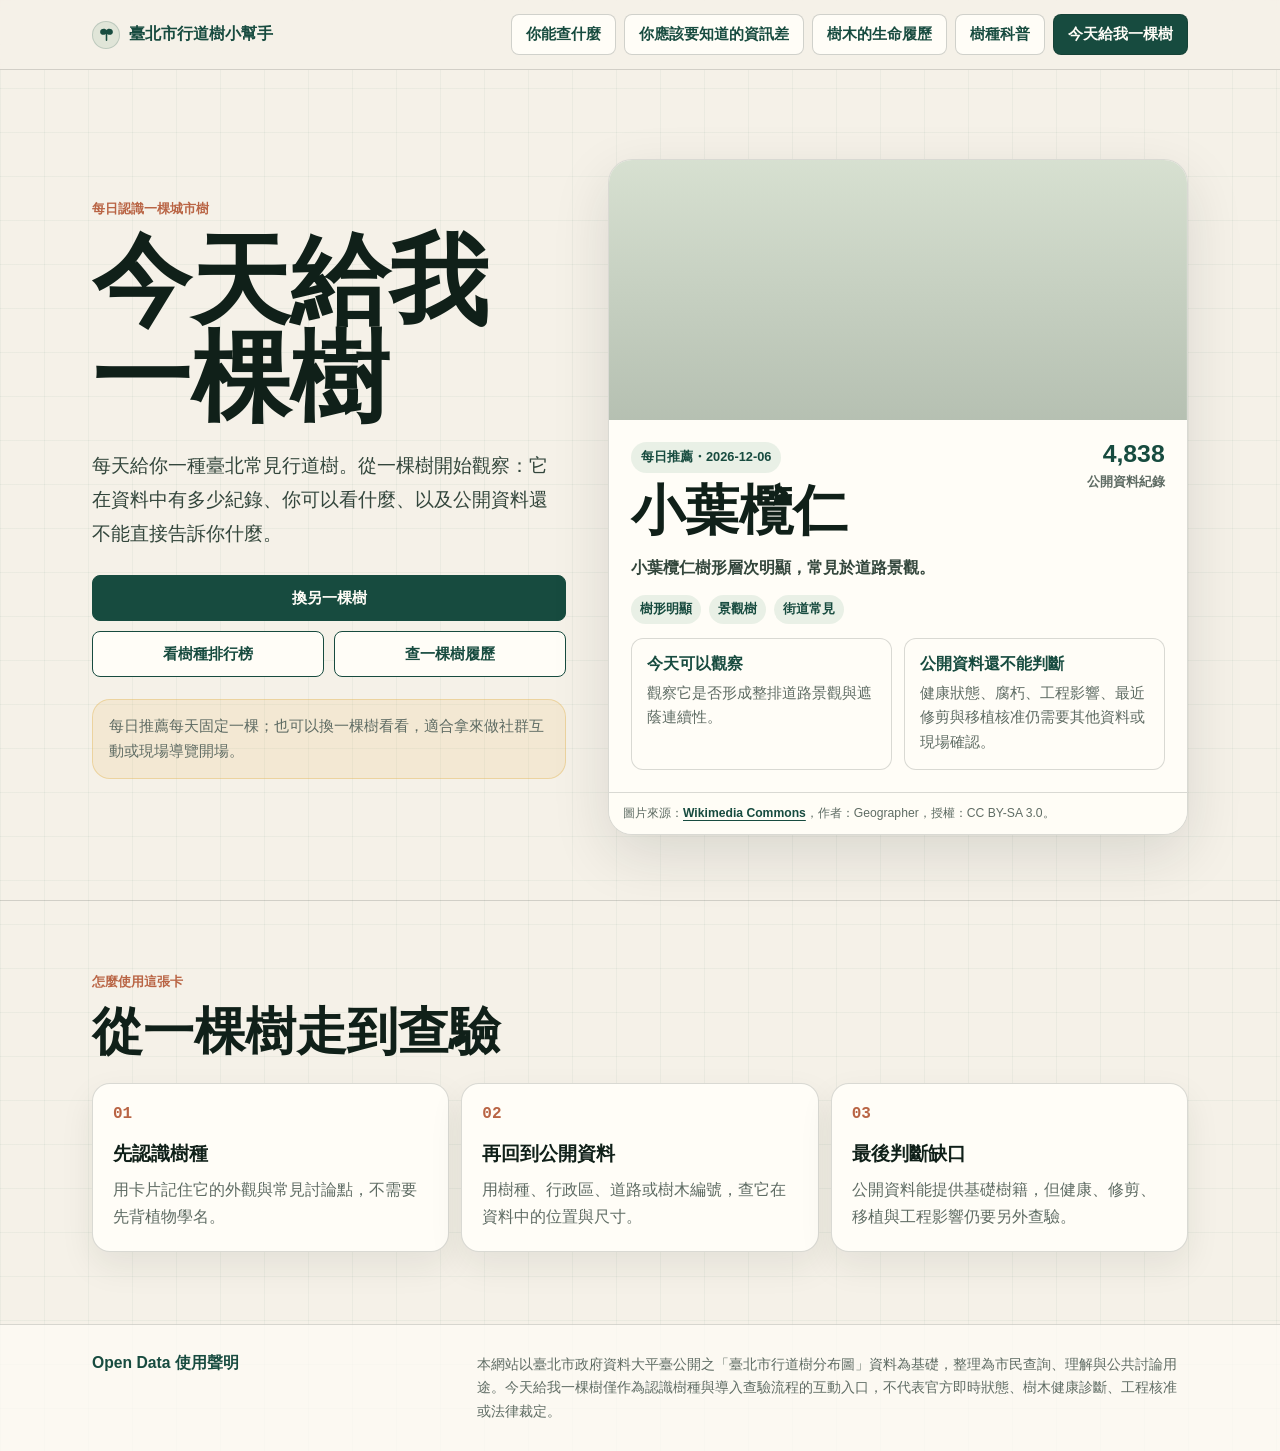
==== daily/index.html @ 01a1b25d "Update TP Trees static site" ====
<!doctype html>
<html lang="zh-Hant">
<head>
  <meta charset="utf-8">
  <meta name="viewport" content="width=device-width, initial-scale=1">
  <link rel="icon" href="../favicon.svg" type="image/svg+xml">
  <title>今天給我一棵樹｜臺北市行道樹小幫手</title>
  <style>
    :root{--bg:#f5f1e8;--fg:#17221d;--muted:#5f6c64;--forest:#174b3f;--leaf:#2f7f55;--lime:#bddc7a;--gold:#e1ae43;--clay:#b96444;--ink:#102019;--paper:#fffdf7;--line:rgba(23,34,29,.16);--soft:rgba(255,253,247,.72);--shadow:0 20px 58px rgba(23,34,29,.12);--radius-sm:8px;--radius-md:12px;--radius-lg:18px;--radius-xl:24px;--page-gutter:clamp(24px,5vw,72px)}
    *{box-sizing:border-box}
    html{scroll-behavior:smooth}
    body{margin:0;padding-top:86px;background:linear-gradient(90deg,rgba(23,75,63,.045) 1px,transparent 1px),linear-gradient(rgba(23,75,63,.045) 1px,transparent 1px),var(--bg);background-size:44px 44px;color:var(--fg);font-family:-apple-system,BlinkMacSystemFont,"Noto Sans TC","PingFang TC","Microsoft JhengHei",Arial,sans-serif;letter-spacing:0}
    a{color:inherit;text-decoration:none}
    .topNav{position:fixed;top:0;left:0;right:0;z-index:20;padding:14px 28px;background:rgba(245,241,232,.9);border-bottom:1px solid var(--line);backdrop-filter:blur(14px)}
    .topNavInner,.wrap{width:min(1160px,calc(100% - var(--page-gutter) * 2));margin:0 auto}
    .topNavInner{display:flex;gap:12px;align-items:center;justify-content:space-between}
    .siteMark{display:inline-flex;align-items:center;gap:9px;color:var(--forest);font-weight:900}
    .siteIcon{width:28px;height:28px;display:inline-grid;place-items:center;flex:0 0 auto;border:1px solid rgba(23,75,63,.18);border-radius:50%;background:rgba(47,127,85,.1);color:var(--forest)}
    .siteIcon svg{width:17px;height:17px;display:block}
    .navLinks{display:flex;flex-wrap:wrap;gap:8px}
    .navLinks a{min-height:40px;padding:10px 14px;border:1px solid rgba(23,34,29,.2);border-radius:var(--radius-sm);background:var(--paper);color:var(--forest);font-size:.92rem;font-weight:800;transition:background .18s ease,border-color .18s ease,color .18s ease,transform .18s ease,box-shadow .18s ease}
    .navLinks a:hover,.navLinks a:focus-visible{border-color:rgba(23,75,63,.48);background:rgba(47,127,85,.1);color:var(--ink);transform:translateY(-1px);box-shadow:0 8px 18px rgba(23,34,29,.08);outline:none}
    .navLinks a.active{background:var(--forest);color:#fffdf7}
    .navLinks a.active:hover,.navLinks a.active:focus-visible{background:var(--forest);color:#fffdf7;border-color:var(--forest)}
    main{overflow:hidden}
    .hero{min-height:calc(100vh - 86px);padding:50px 28px 42px;display:grid;align-items:center}
    .heroGrid{display:grid;grid-template-columns:minmax(0,.9fr) minmax(360px,1.1fr);gap:42px;align-items:center;perspective:1200px}
    .eyebrow,.kicker{margin:0 0 14px;color:var(--clay);font-size:.84rem;font-weight:850}
    h1,h2,h3,p{margin-top:0}
    h1{margin-bottom:22px;color:var(--ink);font-size:clamp(3rem,8vw,6.2rem);line-height:.98;font-weight:900}
    h2{margin-bottom:14px;color:var(--ink);font-size:clamp(2rem,4vw,3.6rem);line-height:1.06;font-weight:900}
    h3{margin-bottom:10px;color:var(--ink);font-size:1.18rem}
    .lead{max-width:640px;color:#33463c;font-size:clamp(1rem,1.6vw,1.2rem);line-height:1.78}
    .actions{width:min(100%,620px);display:grid;gap:10px;margin-top:24px}
    .secondaryActions{display:grid;grid-template-columns:repeat(2,minmax(0,1fr));gap:10px}
    .button{width:100%;min-height:46px;display:inline-flex;align-items:center;justify-content:center;padding:11px 16px;border:1px solid var(--forest);border-radius:var(--radius-sm);background:var(--forest);color:#fffdf7;font-size:.96rem;font-weight:900;line-height:1.2;cursor:pointer}
    .button.secondary{background:var(--paper);color:var(--forest)}
    .button:hover,.button:focus-visible{transform:translateY(-1px);box-shadow:0 10px 22px rgba(23,34,29,.1);outline:none}
    .button:disabled{opacity:.68;cursor:wait;transform:none;box-shadow:none}
    .deckNote{max-width:620px;margin-top:22px;padding:14px 16px;border:1px solid rgba(225,174,67,.36);border-radius:var(--radius-lg);background:rgba(225,174,67,.12);color:var(--muted);font-size:.94rem;line-height:1.65}
    .cardShell{position:relative;perspective:1200px}
    .treeCard{position:relative;overflow:hidden;border:1px solid var(--line);border-radius:var(--radius-xl);background:var(--paper);box-shadow:var(--shadow);transform-style:preserve-3d;will-change:transform}
    .treeCard.isFlipping{animation:cardFlip360 .78s cubic-bezier(.2,.74,.22,1) both;box-shadow:0 12px 34px rgba(23,34,29,.1)}
    @keyframes cardFlip360{
      0%{transform:rotateY(0deg) scale(1);opacity:1}
      46%{transform:rotateY(166deg) scale(.985);opacity:.92}
      50%{transform:rotateY(180deg) scale(.98);opacity:.34}
      54%{transform:rotateY(194deg) scale(.985);opacity:.92}
      100%{transform:rotateY(360deg) scale(1);opacity:1}
    }
    .treeImage{min-height:260px;background:#dfe8d8 center/cover no-repeat}
    .cardBody{display:grid;gap:14px;padding:22px}
    .cardTop{display:flex;align-items:flex-start;justify-content:space-between;gap:16px}
    .dateTag{display:inline-flex;width:max-content;margin-bottom:10px;padding:7px 10px;border-radius:999px;background:rgba(47,127,85,.1);color:var(--forest);font-size:.8rem;font-weight:900}
    .cardName{margin:0;color:var(--ink);font-size:clamp(2.2rem,4.2vw,3.7rem);line-height:1.04;font-weight:900}
    .countBlock{min-width:128px;text-align:right;color:var(--forest)}
    .countBlock b{display:block;font-size:1.55rem;line-height:1}
    .countBlock span{display:block;margin-top:6px;color:var(--muted);font-size:.82rem;font-weight:850}
    .summary{max-width:54ch;margin:0;color:#33463c;font-size:1.02rem;line-height:1.72;font-weight:750}
    .tags{display:flex;flex-wrap:wrap;gap:8px}
    .tag{padding:6px 9px;border-radius:999px;background:rgba(47,127,85,.1);color:var(--forest);font-size:.8rem;font-weight:850}
    .promptGrid{display:grid;grid-template-columns:repeat(2,minmax(0,1fr));gap:12px}
    .prompt{padding:15px;border:1px solid var(--line);border-radius:var(--radius-md);background:rgba(255,253,247,.82)}
    .prompt b{display:block;margin-bottom:6px;color:var(--forest);font-size:1rem}
    .prompt p{margin:0;color:var(--muted);font-size:.94rem;line-height:1.62}
    .source{padding:11px 14px;border-top:1px solid var(--line);background:rgba(255,253,247,.9);color:var(--muted);font-size:.76rem;line-height:1.55}
    .source a{color:var(--forest);font-weight:900;text-decoration:underline;text-underline-offset:3px}
    .section{padding:72px 28px;border-top:1px solid var(--line)}
    .sectionHeader{width:min(1160px,calc(100% - var(--page-gutter) * 2));margin:0 auto 24px}
    .steps{width:min(1160px,calc(100% - var(--page-gutter) * 2));margin:0 auto;display:grid;grid-template-columns:repeat(3,minmax(0,1fr));gap:12px}
    .step{padding:20px;border:1px solid var(--line);border-radius:var(--radius-lg);background:var(--paper);box-shadow:0 14px 34px rgba(23,34,29,.08)}
    .step span{display:inline-flex;margin-bottom:18px;color:var(--clay);font-family:ui-monospace,Menlo,monospace;font-weight:900}
    .step p{margin:0;color:var(--muted);line-height:1.68}
    .siteFooter{padding:28px;border-top:1px solid var(--line);background:rgba(255,253,247,.72)}
    .siteFooterInner{width:min(1160px,calc(100% - var(--page-gutter) * 2));margin:0 auto;display:grid;grid-template-columns:minmax(180px,.34fr) minmax(0,.66fr);gap:18px;align-items:start}
    .siteFooter strong{color:var(--forest);font-size:.98rem}
    .siteFooter p{margin:0;color:var(--muted);font-size:.86rem;line-height:1.7}
    .preloader{position:fixed;inset:0;z-index:100;display:grid;place-items:center;padding:28px;background:var(--bg);transition:opacity .32s ease,visibility .32s ease}
    .preloader.isHidden{opacity:0;visibility:hidden;pointer-events:none}
    .preloaderCard{width:min(420px,100%);padding:28px;border:1px solid var(--line);border-radius:var(--radius-xl);background:var(--paper);box-shadow:var(--shadow)}
    .preloaderMark{display:flex;align-items:center;gap:12px;margin-bottom:16px;color:var(--forest);font-weight:900}
    .preloaderIcon{width:42px;height:42px;display:grid;place-items:center;border:1px solid rgba(23,75,63,.18);border-radius:50%;background:rgba(47,127,85,.1)}
    .preloaderIcon svg{width:24px;height:24px}
    .preloaderTitle{margin:0 0 6px;color:var(--ink);font-size:1.25rem;font-weight:900}
    .preloaderText{margin:0;color:var(--muted);font-size:.92rem;line-height:1.6}
    .preloaderBar{position:relative;height:4px;margin-top:18px;overflow:hidden;border-radius:999px;background:rgba(23,75,63,.12)}
    .preloaderBar:before{content:"";position:absolute;inset:0;width:42%;background:var(--forest);animation:preloadSlide 1.05s ease-in-out infinite}
    @keyframes preloadSlide{0%{transform:translateX(-110%)}100%{transform:translateX(260%)}}
    @media(prefers-reduced-motion:reduce){.treeCard.isFlipping{animation:none;transform:none}}
    @media(max-width:980px){.heroGrid{grid-template-columns:1fr}.treeCard{width:min(760px,100%);margin:0 auto}.treeImage{min-height:230px}.steps{grid-template-columns:1fr}}
    @media(max-width:640px){body{padding-top:132px;--page-gutter:18px}.topNav,.hero,.section{padding-left:18px;padding-right:18px}.topNavInner{align-items:flex-start;flex-direction:column}.navLinks{width:100%;display:flex;flex-wrap:nowrap;overflow-x:auto;padding-bottom:4px;-webkit-overflow-scrolling:touch}.navLinks a{flex:0 0 auto;text-align:center}h1{font-size:clamp(2rem,10vw,2.4rem);line-height:1.12;word-break:break-all;overflow-wrap:anywhere}.lead,.summary,.prompt p,.step p,.siteFooter p{word-break:break-all;overflow-wrap:anywhere}.cardBody{padding:18px}.cardTop,.promptGrid,.secondaryActions{grid-template-columns:1fr;display:grid}.countBlock{text-align:left}.treeImage{min-height:180px}.actions{width:100%}.siteFooterInner{grid-template-columns:1fr}}
  </style>
</head>
<body>
<div class="preloader" id="preloader" role="status" aria-live="polite">
  <div class="preloaderCard">
    <div class="preloaderMark"><span class="preloaderIcon" aria-hidden="true"><svg viewBox="0 0 24 24" fill="none"><path d="M12 20V9" stroke="currentColor" stroke-width="2.2" stroke-linecap="round"/><path d="M7.5 12.5C4.8 12.5 3 10.8 3 8.4C3 5.8 5.2 4 8.1 4C10 4 11.4 4.8 12 6.1C12.6 4.8 14 4 15.9 4C18.8 4 21 5.8 21 8.4C21 10.8 19.2 12.5 16.5 12.5C14.5 12.5 13.1 11.7 12 10.3C10.9 11.7 9.5 12.5 7.5 12.5Z" fill="currentColor"/></svg></span><span>臺北市行道樹小幫手</span></div>
    <p class="preloaderTitle">正在挑選今天的樹</p>
    <p class="preloaderText">準備今日樹種、觀察提示與公開資料提醒。</p>
    <div class="preloaderBar" aria-hidden="true"></div>
  </div>
</div>
<main>
  <nav class="topNav" aria-label="頁面導覽">
    <div class="topNavInner">
      <a class="siteMark" href="../index.html"><span class="siteIcon" aria-hidden="true"><svg viewBox="0 0 24 24" fill="none"><path d="M12 20V9" stroke="currentColor" stroke-width="2.2" stroke-linecap="round"/><path d="M7.5 12.5C4.8 12.5 3 10.8 3 8.4C3 5.8 5.2 4 8.1 4C10 4 11.4 4.8 12 6.1C12.6 4.8 14 4 15.9 4C18.8 4 21 5.8 21 8.4C21 10.8 19.2 12.5 16.5 12.5C14.5 12.5 13.1 11.7 12 10.3C10.9 11.7 9.5 12.5 7.5 12.5Z" fill="currentColor"/></svg></span><span>臺北市行道樹小幫手</span></a>
      <div class="navLinks">
        <a href="../index.html#can-check">你能查什麼</a>
        <a href="../index.html#gaps">你應該要知道的資訊差</a>
        <a href="../lifecycle/index.html">樹木的生命履歷</a>
        <a href="../species/index.html">樹種科普</a>
        <a class="active" href="./index.html">今天給我一棵樹</a>
      </div>
    </div>
  </nav>

  <section class="hero">
    <div class="wrap heroGrid">
      <div>
        <p class="eyebrow">每日認識一棵城市樹</p>
        <h1>今天給我一棵樹</h1>
        <p class="lead">每天給你一種臺北常見行道樹。從一棵樹開始觀察：它在資料中有多少紀錄、你可以看什麼、以及公開資料還不能直接告訴你什麼。</p>
        <div class="actions">
          <button class="button" id="draw-card" type="button">換另一棵樹</button>
          <div class="secondaryActions">
            <a class="button secondary" href="../species/index.html">看樹種排行榜</a>
            <a class="button secondary" href="../lifecycle/index.html">查一棵樹履歷</a>
          </div>
        </div>
        <p class="deckNote">每日推薦每天固定一棵；也可以換一棵樹看看，適合拿來做社群互動或現場導覽開場。</p>
      </div>

      <article class="treeCard" id="tree-card" aria-live="polite">
        <div class="treeImage" id="card-image" role="img" aria-label="今日樹種圖片"></div>
        <div class="cardBody">
          <div class="cardTop">
            <div>
              <span class="dateTag" id="card-date">每日推薦</span>
              <h2 class="cardName" id="card-name">榕樹</h2>
            </div>
            <div class="countBlock">
              <b id="card-count">18,836</b>
              <span>公開資料紀錄</span>
            </div>
          </div>
          <p class="summary" id="card-summary">樹冠大、遮蔭感強，是臺北常見的成熟街道樹之一。</p>
          <div class="tags" id="card-tags"></div>
          <div class="promptGrid">
            <div class="prompt"><b>今天可以觀察</b><p id="card-look">看看附近是否有足夠樹穴、人行空間與連續遮蔭。</p></div>
            <div class="prompt"><b>公開資料還不能判斷</b><p>健康狀態、腐朽、工程影響、最近修剪與移植核准仍需要其他資料或現場確認。</p></div>
          </div>
        </div>
        <div class="source" id="card-source">圖片來源載入中。</div>
      </article>
    </div>
  </section>

  <section class="section">
    <div class="sectionHeader">
      <p class="kicker">怎麼使用這張卡</p>
      <h2>從一棵樹走到查驗</h2>
    </div>
    <div class="steps">
      <article class="step"><span>01</span><h3>先認識樹種</h3><p>用卡片記住它的外觀與常見討論點，不需要先背植物學名。</p></article>
      <article class="step"><span>02</span><h3>再回到公開資料</h3><p>用樹種、行政區、道路或樹木編號，查它在資料中的位置與尺寸。</p></article>
      <article class="step"><span>03</span><h3>最後判斷缺口</h3><p>公開資料能提供基礎樹籍，但健康、修剪、移植與工程影響仍要另外查驗。</p></article>
    </div>
  </section>

  <footer class="siteFooter">
    <div class="siteFooterInner">
      <strong>Open Data 使用聲明</strong>
      <p>本網站以臺北市政府資料大平臺公開之「臺北市行道樹分布圖」資料為基礎，整理為市民查詢、理解與公共討論用途。今天給我一棵樹僅作為認識樹種與導入查驗流程的互動入口，不代表官方即時狀態、樹木健康診斷、工程核准或法律裁定。</p>
    </div>
  </footer>
</main>

<script>
  const deck = [
    {name:"榕樹",count:18836,tags:["遮蔭感強","成熟樹常見","根系空間要留意"],summary:"樹冠大、遮蔭感強，是臺北常見的成熟街道樹之一。",look:"看看附近是否有足夠樹穴、人行空間與連續遮蔭。",imageUrl:"https://upload.wikimedia.org/wikipedia/commons/0/0a/Ficus_microcarpa_-_La_Gomera_02.jpg",sourceUrl:"https://commons.wikimedia.org/wiki/File:Ficus_microcarpa_-_La_Gomera_02.jpg",author:"H. Zell",license:"CC BY-SA 3.0"},
    {name:"茄苳",count:14189,tags:["常見行道樹","遮蔭","成熟度可看胸徑"],summary:"茄苳是臺北街道常見樹種，常作為道路綠化與遮蔭樹。",look:"留意胸徑與樹高，判斷它是否已是較成熟的街道樹。",imageUrl:"https://upload.wikimedia.org/wikipedia/commons/b/b9/Bischofia_javanica_Villa_Taranto.png",sourceUrl:"https://commons.wikimedia.org/wiki/File:Bischofia_javanica_Villa_Taranto.png",author:"Pampuco",license:"CC BY-SA 4.0"},
    {name:"樟樹",count:12017,tags:["常綠","遮蔭","城市景觀"],summary:"樟樹在街道、公園與校園都容易遇到，常給人穩定、濃蔭的城市景觀印象。",look:"觀察樹冠是否完整，以及周邊是否有工程或鋪面壓迫。",imageUrl:"https://upload.wikimedia.org/wikipedia/commons/a/a8/Cinnamomum_camphora_Vergelegen.jpg",sourceUrl:"https://commons.wikimedia.org/wiki/File:Cinnamomum_camphora_Vergelegen.jpg",author:"Martinvl",license:"CC BY-SA 4.0"},
    {name:"楓香",count:10447,tags:["季節感","道路景觀","遮蔭"],summary:"楓香具有季節色彩變化，常被用在道路景觀。",look:"找找它是否形成連續林蔭，或在道路上創造季節景觀。",imageUrl:"https://upload.wikimedia.org/wikipedia/commons/3/35/Liquidambar_formosana_%E6%A5%93%E9%A6%99.jpg",sourceUrl:"https://commons.wikimedia.org/wiki/File:Liquidambar_formosana_%E6%A5%93%E9%A6%99.jpg",author:"1841Hongkong",license:"CC BY-SA 4.0"},
    {name:"臺灣欒樹",count:8905,tags:["開花明顯","原生樹種","街道常見"],summary:"臺灣欒樹常見於街道與分隔島，開花與果實季節辨識度高。",look:"用花、果與樹形作為辨認線索，再回資料查位置與尺寸。",imageUrl:"https://upload.wikimedia.org/wikipedia/commons/1/1a/Koelreuteria_elegans_tree_-_%CE%9A%CE%BF%CE%B9%CE%BB%CF%81%CE%B5%CE%BF%CF%85%CF%84%CE%B5%CF%81%CE%AF%CE%B1_%CE%B7_%CE%BA%CE%BF%CE%BC%CF%88%CE%AE.jpg",sourceUrl:"https://commons.wikimedia.org/wiki/File:Koelreuteria_elegans_tree_-_%CE%9A%CE%BF%CE%B9%CE%BB%CF%81%CE%B5%CE%BF%CF%85%CF%84%CE%B5%CF%81%CE%AF%CE%B1_%CE%B7_%CE%BA%CE%BF%CE%BC%CF%88%CE%AE.jpg",author:"Ανώνυμος Βικιπαιδιστής",license:"CC BY 3.0"},
    {name:"黑板樹",count:7601,tags:["數量不少","議題性高","需看環境"],summary:"黑板樹在臺北資料中數量不少，也常因氣味、空間與修剪議題被討論。",look:"不要只因樹種下結論，搭配位置、尺寸、修剪與現場空間一起看。",imageUrl:"https://upload.wikimedia.org/wikipedia/commons/f/f5/Devil_Tree_-_Alstonia_scholaris_-_%E0%B4%8F%E0%B4%B4%E0%B4%BF%E0%B4%B2%E0%B4%82_%E0%B4%AA%E0%B4%BE%E0%B4%B2_02.jpg",sourceUrl:"https://commons.wikimedia.org/wiki/File:Devil_Tree_-_Alstonia_scholaris_-_%E0%B4%8F%E0%B4%B4%E0%B4%BF%E0%B4%B2%E0%B4%82_%E0%B4%AA%E0%B4%BE%E0%B4%B2_02.jpg",author:"Shijan Kaakkara",license:"CC BY-SA 4.0"},
    {name:"白千層",count:5742,tags:["樹皮好辨認","常見街道樹","需看胸徑"],summary:"白千層樹皮層次明顯，常作為辨認特徵。",look:"先看樹皮辨認，再用資料確認樹種、胸徑與位置。",imageUrl:"https://upload.wikimedia.org/wikipedia/commons/5/59/Melaleuca_leucadendra-foliage.jpg",sourceUrl:"https://commons.wikimedia.org/wiki/File:Melaleuca_leucadendra-foliage.jpg",author:"Eug",license:"Public domain"},
    {name:"小葉欖仁",count:4838,tags:["樹形明顯","景觀樹","街道常見"],summary:"小葉欖仁樹形層次明顯，常見於道路景觀。",look:"觀察它是否形成整排道路景觀與遮蔭連續性。",imageUrl:"https://upload.wikimedia.org/wikipedia/commons/0/02/Terminalia_mantaly_in_Hong_Kong.jpg",sourceUrl:"https://commons.wikimedia.org/wiki/File:Terminalia_mantaly_in_Hong_Kong.jpg",author:"Geographer",license:"CC BY-SA 3.0"}
  ];

  function formatNumber(value){
    return Number(value || 0).toLocaleString("zh-TW");
  }

  function todayKey(){
    const now = new Date();
    return `${now.getFullYear()}-${String(now.getMonth() + 1).padStart(2,"0")}-${String(now.getDate()).padStart(2,"0")}`;
  }

  function hashString(value){
    let hash = 0;
    for(const char of value){
      hash = ((hash << 5) - hash) + char.charCodeAt(0);
      hash |= 0;
    }
    return Math.abs(hash);
  }

  function renderCard(card, label = "每日推薦"){
    document.querySelector("#card-date").textContent = `${label}・${todayKey()}`;
    document.querySelector("#card-name").textContent = card.name;
    document.querySelector("#card-count").textContent = formatNumber(card.count);
    document.querySelector("#card-summary").textContent = card.summary;
    document.querySelector("#card-look").textContent = card.look;
    document.querySelector("#card-tags").innerHTML = card.tags.map(tag => `<span class="tag">${tag}</span>`).join("");
    const image = document.querySelector("#card-image");
    image.style.backgroundImage = `linear-gradient(rgba(16,32,25,.04),rgba(16,32,25,.2)),url("${card.imageUrl}")`;
    image.setAttribute("aria-label", `${card.name}示意圖片`);
    document.querySelector("#card-source").innerHTML = `圖片來源：<a href="${card.sourceUrl}" target="_blank" rel="noopener">Wikimedia Commons</a>，作者：${card.author}，授權：${card.license}。`;
  }

  function hidePreloader(){
    const preloader = document.querySelector("#preloader");
    if(!preloader) return;
    preloader.classList.add("isHidden");
    window.setTimeout(() => preloader.remove(), 420);
  }

  let practiceIndex = hashString(todayKey()) % deck.length;
  renderCard(deck[practiceIndex], "每日推薦");

  document.querySelector("#draw-card").addEventListener("click", () => {
    const treeCard = document.querySelector("#tree-card");
    const drawButton = document.querySelector("#draw-card");
    practiceIndex = (practiceIndex + 1 + Math.floor(Math.random() * (deck.length - 1))) % deck.length;
    if(window.matchMedia("(prefers-reduced-motion: reduce)").matches){
      renderCard(deck[practiceIndex], "換一棵");
      return;
    }
    drawButton.disabled = true;
    treeCard.classList.remove("isFlipping");
    void treeCard.offsetWidth;
    treeCard.classList.add("isFlipping");
    window.setTimeout(() => {
      renderCard(deck[practiceIndex], "換一棵");
    }, 390);
    window.setTimeout(() => {
      treeCard.classList.remove("isFlipping");
      drawButton.disabled = false;
    }, 800);
  });

  window.addEventListener("load", () => window.setTimeout(hidePreloader, 360));
</script>
</body>
</html>
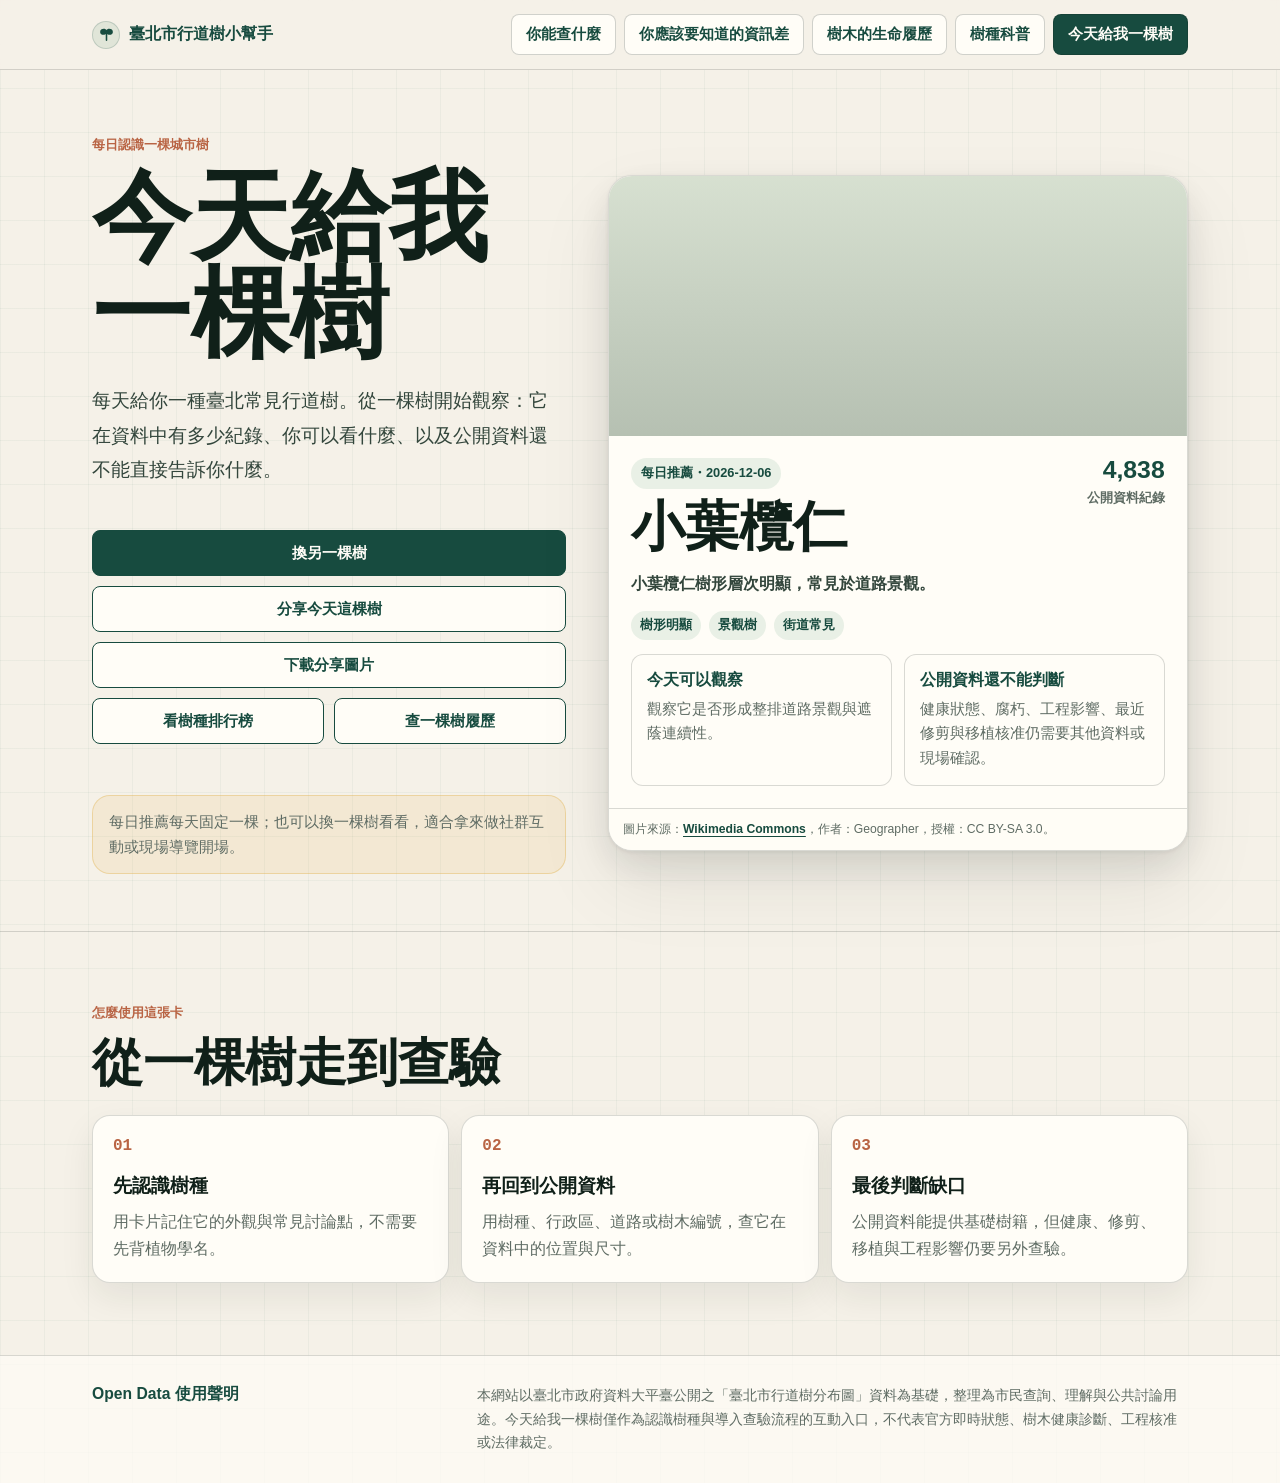
==== commit d899bc66: "Add daily sharing and update checks" ====
--- a/daily/index.html
+++ b/daily/index.html
@@ -4,6 +4,22 @@
   <meta charset="utf-8">
   <meta name="viewport" content="width=device-width, initial-scale=1">
   <link rel="icon" href="../favicon.svg" type="image/svg+xml">
+  <link rel="icon" href="../favicon.ico" sizes="any">
+  <meta name="description" content="每天給你一種臺北常見行道樹，從一棵樹開始看懂公開資料能說明什麼。">
+  <meta property="og:type" content="website">
+  <meta property="og:site_name" content="臺北市行道樹小幫手">
+  <meta property="og:title" content="今天給我一棵樹｜臺北市行道樹小幫手">
+  <meta property="og:description" content="每天認識一種臺北常見行道樹，看看它在公開資料中有多少紀錄與哪些觀察重點。">
+  <meta property="og:url" content="https://dinopeng.com/tptrees/daily/">
+  <meta property="og:image" content="https://dinopeng.com/tptrees/public/social-preview.png">
+  <meta property="og:image:type" content="image/png">
+  <meta property="og:image:width" content="1200">
+  <meta property="og:image:height" content="630">
+  <meta name="twitter:card" content="summary_large_image">
+  <meta name="twitter:title" content="今天給我一棵樹｜臺北市行道樹小幫手">
+  <meta name="twitter:description" content="每天給你一種臺北常見行道樹，從一棵樹開始理解公開資料。">
+  <meta name="twitter:image" content="https://dinopeng.com/tptrees/public/social-preview.png">
+  <script defer src="../app/analytics.js"></script>
   <title>今天給我一棵樹｜臺北市行道樹小幫手</title>
   <style>
     :root{--bg:#f5f1e8;--fg:#17221d;--muted:#5f6c64;--forest:#174b3f;--leaf:#2f7f55;--lime:#bddc7a;--gold:#e1ae43;--clay:#b96444;--ink:#102019;--paper:#fffdf7;--line:rgba(23,34,29,.16);--soft:rgba(255,253,247,.72);--shadow:0 20px 58px rgba(23,34,29,.12);--radius-sm:8px;--radius-md:12px;--radius-lg:18px;--radius-xl:24px;--page-gutter:clamp(24px,5vw,72px)}
@@ -24,7 +40,9 @@
     .navLinks a.active:hover,.navLinks a.active:focus-visible{background:var(--forest);color:#fffdf7;border-color:var(--forest)}
     main{overflow:hidden}
     .hero{min-height:calc(100vh - 86px);padding:50px 28px 42px;display:grid;align-items:center}
-    .heroGrid{display:grid;grid-template-columns:minmax(0,.9fr) minmax(360px,1.1fr);gap:42px;align-items:center;perspective:1200px}
+    .heroGrid{display:grid;grid-template-columns:minmax(0,.9fr) minmax(360px,1.1fr);column-gap:42px;row-gap:0;align-items:center;perspective:1200px}
+    .heroIntro{grid-column:1;grid-row:1}
+    .heroControls{grid-column:1;grid-row:2}
     .eyebrow,.kicker{margin:0 0 14px;color:var(--clay);font-size:.84rem;font-weight:850}
     h1,h2,h3,p{margin-top:0}
     h1{margin-bottom:22px;color:var(--ink);font-size:clamp(3rem,8vw,6.2rem);line-height:.98;font-weight:900}
@@ -37,10 +55,13 @@
     .button.secondary{background:var(--paper);color:var(--forest)}
     .button:hover,.button:focus-visible{transform:translateY(-1px);box-shadow:0 10px 22px rgba(23,34,29,.1);outline:none}
     .button:disabled{opacity:.68;cursor:wait;transform:none;box-shadow:none}
+    .shareFeedback{min-height:1.35em;margin:0;color:var(--muted);font-size:.86rem;font-weight:850;line-height:1.45}
+    .shareFeedback.isSuccess{color:var(--forest)}
+    .shareFeedback.isError{color:var(--clay)}
     .deckNote{max-width:620px;margin-top:22px;padding:14px 16px;border:1px solid rgba(225,174,67,.36);border-radius:var(--radius-lg);background:rgba(225,174,67,.12);color:var(--muted);font-size:.94rem;line-height:1.65}
     .cardShell{position:relative;perspective:1200px}
-    .treeCard{position:relative;overflow:hidden;border:1px solid var(--line);border-radius:var(--radius-xl);background:var(--paper);box-shadow:var(--shadow);transform-style:preserve-3d;will-change:transform}
-    .treeCard.isFlipping{animation:cardFlip360 .78s cubic-bezier(.2,.74,.22,1) both;box-shadow:0 12px 34px rgba(23,34,29,.1)}
+    .treeCard{grid-column:2;grid-row:1 / span 2;position:relative;overflow:hidden;border:1px solid var(--line);border-radius:var(--radius-xl);background:var(--paper);box-shadow:0 1px 4px rgba(23,34,29,.07),0 14px 36px rgba(23,34,29,.1),0 34px 78px rgba(23,34,29,.08);transform-style:preserve-3d;will-change:transform}
+    .treeCard.isFlipping{animation:cardFlip360 .78s cubic-bezier(.2,.74,.22,1) both;box-shadow:0 2px 8px rgba(23,34,29,.08),0 16px 42px rgba(23,34,29,.1)}
     @keyframes cardFlip360{
       0%{transform:rotateY(0deg) scale(1);opacity:1}
       46%{transform:rotateY(166deg) scale(.985);opacity:.92}
@@ -87,7 +108,7 @@
     .preloaderBar:before{content:"";position:absolute;inset:0;width:42%;background:var(--forest);animation:preloadSlide 1.05s ease-in-out infinite}
     @keyframes preloadSlide{0%{transform:translateX(-110%)}100%{transform:translateX(260%)}}
     @media(prefers-reduced-motion:reduce){.treeCard.isFlipping{animation:none;transform:none}}
-    @media(max-width:980px){.heroGrid{grid-template-columns:1fr}.treeCard{width:min(760px,100%);margin:0 auto}.treeImage{min-height:230px}.steps{grid-template-columns:1fr}}
+    @media(max-width:980px){.heroGrid{grid-template-columns:1fr;row-gap:28px}.heroIntro{grid-column:1;grid-row:1}.treeCard{grid-column:1;grid-row:2;width:min(760px,100%);margin:0 auto}.heroControls{grid-column:1;grid-row:3}.treeImage{min-height:230px}.steps{grid-template-columns:1fr}}
     @media(max-width:640px){body{padding-top:132px;--page-gutter:18px}.topNav,.hero,.section{padding-left:18px;padding-right:18px}.topNavInner{align-items:flex-start;flex-direction:column}.navLinks{width:100%;display:flex;flex-wrap:nowrap;overflow-x:auto;padding-bottom:4px;-webkit-overflow-scrolling:touch}.navLinks a{flex:0 0 auto;text-align:center}h1{font-size:clamp(2rem,10vw,2.4rem);line-height:1.12;word-break:break-all;overflow-wrap:anywhere}.lead,.summary,.prompt p,.step p,.siteFooter p{word-break:break-all;overflow-wrap:anywhere}.cardBody{padding:18px}.cardTop,.promptGrid,.secondaryActions{grid-template-columns:1fr;display:grid}.countBlock{text-align:left}.treeImage{min-height:180px}.actions{width:100%}.siteFooterInner{grid-template-columns:1fr}}
   </style>
 </head>
@@ -116,16 +137,22 @@
 
   <section class="hero">
     <div class="wrap heroGrid">
-      <div>
+      <div class="heroIntro">
         <p class="eyebrow">每日認識一棵城市樹</p>
         <h1>今天給我一棵樹</h1>
         <p class="lead">每天給你一種臺北常見行道樹。從一棵樹開始觀察：它在資料中有多少紀錄、你可以看什麼、以及公開資料還不能直接告訴你什麼。</p>
+      </div>
+
+      <div class="heroControls">
         <div class="actions">
           <button class="button" id="draw-card" type="button">換另一棵樹</button>
+          <button class="button secondary" id="share-card" type="button">分享今天這棵樹</button>
+          <button class="button secondary" id="download-card" type="button">下載分享圖片</button>
           <div class="secondaryActions">
             <a class="button secondary" href="../species/index.html">看樹種排行榜</a>
             <a class="button secondary" href="../lifecycle/index.html">查一棵樹履歷</a>
           </div>
+          <p class="shareFeedback" id="share-feedback" aria-live="polite"></p>
         </div>
         <p class="deckNote">每日推薦每天固定一棵；也可以換一棵樹看看，適合拿來做社群互動或現場導覽開場。</p>
       </div>
@@ -218,6 +245,207 @@
     document.querySelector("#card-source").innerHTML = `圖片來源：<a href="${card.sourceUrl}" target="_blank" rel="noopener">Wikimedia Commons</a>，作者：${card.author}，授權：${card.license}。`;
   }
 
+  function sharedCardIndex(){
+    const params = new URLSearchParams(window.location.search);
+    const treeName = params.get("tree");
+    if(!treeName) return null;
+    const index = deck.findIndex(card => card.name === treeName);
+    return index >= 0 ? index : null;
+  }
+
+  function currentCard(){
+    return deck[practiceIndex];
+  }
+
+  function shareUrl(card){
+    return `https://dinopeng.com/tptrees/daily/?tree=${encodeURIComponent(card.name)}`;
+  }
+
+  function setShareFeedback(message, tone = "success"){
+    const feedback = document.querySelector("#share-feedback");
+    feedback.textContent = message;
+    feedback.classList.toggle("isSuccess", tone === "success");
+    feedback.classList.toggle("isError", tone === "error");
+  }
+
+  function copyShareText(text){
+    if(navigator.clipboard && window.isSecureContext){
+      return navigator.clipboard.writeText(text);
+    }
+    const field = document.createElement("textarea");
+    field.value = text;
+    field.setAttribute("readonly", "");
+    field.style.position = "fixed";
+    field.style.opacity = "0";
+    document.body.appendChild(field);
+    field.select();
+    const copied = document.execCommand("copy");
+    field.remove();
+    return copied ? Promise.resolve() : Promise.reject(new Error("copy failed"));
+  }
+
+  function loadShareImage(url){
+    return new Promise(resolve => {
+      const image = new Image();
+      image.crossOrigin = "anonymous";
+      image.onload = () => resolve(image);
+      image.onerror = () => resolve(null);
+      image.src = url;
+    });
+  }
+
+  function drawWrappedText(context, text, x, y, maxWidth, lineHeight, maxLines){
+    const words = text.split("");
+    let line = "";
+    let lines = [];
+    for(const word of words){
+      const testLine = line + word;
+      if(context.measureText(testLine).width > maxWidth && line){
+        lines.push(line);
+        line = word;
+      }else{
+        line = testLine;
+      }
+    }
+    if(line) lines.push(line);
+    lines = lines.slice(0, maxLines);
+    lines.forEach((item, index) => context.fillText(item, x, y + index * lineHeight));
+    return y + lines.length * lineHeight;
+  }
+
+  function drawRoundedRect(context, x, y, width, height, radius){
+    context.beginPath();
+    context.moveTo(x + radius, y);
+    context.lineTo(x + width - radius, y);
+    context.quadraticCurveTo(x + width, y, x + width, y + radius);
+    context.lineTo(x + width, y + height - radius);
+    context.quadraticCurveTo(x + width, y + height, x + width - radius, y + height);
+    context.lineTo(x + radius, y + height);
+    context.quadraticCurveTo(x, y + height, x, y + height - radius);
+    context.lineTo(x, y + radius);
+    context.quadraticCurveTo(x, y, x + radius, y);
+    context.closePath();
+  }
+
+  function drawImageCover(context, image, x, y, width, height){
+    const scale = Math.max(width / image.width, height / image.height);
+    const drawWidth = image.width * scale;
+    const drawHeight = image.height * scale;
+    context.drawImage(image, x + (width - drawWidth) / 2, y + (height - drawHeight) / 2, drawWidth, drawHeight);
+  }
+
+  async function downloadCurrentCard(){
+    const card = currentCard();
+    const downloadButton = document.querySelector("#download-card");
+    downloadButton.disabled = true;
+    setShareFeedback("正在產生分享圖片...");
+    const canvas = document.createElement("canvas");
+    canvas.width = 1200;
+    canvas.height = 1500;
+    const context = canvas.getContext("2d");
+    context.fillStyle = "#f5f1e8";
+    context.fillRect(0, 0, canvas.width, canvas.height);
+    context.strokeStyle = "rgba(23,75,63,.12)";
+    context.lineWidth = 1;
+    for(let x = 0; x < canvas.width; x += 56){
+      context.beginPath();
+      context.moveTo(x, 0);
+      context.lineTo(x, canvas.height);
+      context.stroke();
+    }
+    for(let y = 0; y < canvas.height; y += 56){
+      context.beginPath();
+      context.moveTo(0, y);
+      context.lineTo(canvas.width, y);
+      context.stroke();
+    }
+
+    context.save();
+    context.shadowColor = "rgba(23,34,29,.16)";
+    context.shadowBlur = 42;
+    context.shadowOffsetY = 24;
+    drawRoundedRect(context, 90, 90, 1020, 1320, 44);
+    context.fillStyle = "#fffdf7";
+    context.fill();
+    context.restore();
+
+    const image = await loadShareImage(card.imageUrl);
+    context.save();
+    drawRoundedRect(context, 90, 90, 1020, 560, 44);
+    context.clip();
+    if(image){
+      drawImageCover(context, image, 90, 90, 1020, 560);
+      context.fillStyle = "rgba(16,32,25,.12)";
+      context.fillRect(90, 90, 1020, 560);
+    }else{
+      context.fillStyle = "#dfe8d8";
+      context.fillRect(90, 90, 1020, 560);
+      context.fillStyle = "#174b3f";
+      context.font = "900 46px -apple-system, BlinkMacSystemFont, sans-serif";
+      context.fillText("臺北市行道樹小幫手", 150, 360);
+    }
+    context.restore();
+
+    context.fillStyle = "#174b3f";
+    context.font = "900 34px -apple-system, BlinkMacSystemFont, sans-serif";
+    context.fillText(`每日推薦・${todayKey()}`, 150, 740);
+    context.fillStyle = "#102019";
+    context.font = "900 112px -apple-system, BlinkMacSystemFont, sans-serif";
+    context.fillText(card.name, 150, 875);
+    context.fillStyle = "#174b3f";
+    context.font = "900 64px -apple-system, BlinkMacSystemFont, sans-serif";
+    context.fillText(formatNumber(card.count), 150, 995);
+    context.fillStyle = "#5f6c64";
+    context.font = "850 32px -apple-system, BlinkMacSystemFont, sans-serif";
+    context.fillText("公開資料紀錄", 150, 1045);
+    context.fillStyle = "#33463c";
+    context.font = "800 42px -apple-system, BlinkMacSystemFont, sans-serif";
+    drawWrappedText(context, card.summary, 150, 1140, 900, 62, 3);
+    context.fillStyle = "#174b3f";
+    context.font = "900 28px -apple-system, BlinkMacSystemFont, sans-serif";
+    context.fillText("dinopeng.com/tptrees/daily", 150, 1335);
+
+    canvas.toBlob(blob => {
+      if(!blob){
+        setShareFeedback("目前無法產生圖片，請再試一次。", "error");
+        downloadButton.disabled = false;
+        return;
+      }
+      const link = document.createElement("a");
+      link.href = URL.createObjectURL(blob);
+      link.download = `tp-tree-${card.name}-${todayKey()}.png`;
+      link.click();
+      URL.revokeObjectURL(link.href);
+      setShareFeedback("分享圖片已下載。");
+      downloadButton.disabled = false;
+      if(typeof window.gtag === "function"){
+        window.gtag("event", "download_daily_tree_card", {tree_species: card.name});
+      }
+    }, "image/png");
+  }
+
+  async function shareCurrentCard(){
+    const card = currentCard();
+    const url = shareUrl(card);
+    const title = `今天給我一棵樹：${card.name}`;
+    const text = `我抽到臺北常見行道樹「${card.name}」：${card.summary}`;
+    try{
+      if(navigator.share){
+        await navigator.share({title, text, url});
+        setShareFeedback("已開啟分享選單。");
+      }else{
+        await copyShareText(`${title}\n${text}\n${url}`);
+        setShareFeedback("已複製分享文字與連結。");
+      }
+      if(typeof window.gtag === "function"){
+        window.gtag("event", "share_daily_tree", {tree_species: card.name});
+      }
+    }catch(error){
+      if(error && error.name === "AbortError") return;
+      setShareFeedback("目前無法自動分享，請再試一次。", "error");
+    }
+  }
+
   function hidePreloader(){
     const preloader = document.querySelector("#preloader");
     if(!preloader) return;
@@ -225,8 +453,9 @@
     window.setTimeout(() => preloader.remove(), 420);
   }
 
-  let practiceIndex = hashString(todayKey()) % deck.length;
-  renderCard(deck[practiceIndex], "每日推薦");
+  const sharedIndex = sharedCardIndex();
+  let practiceIndex = sharedIndex ?? hashString(todayKey()) % deck.length;
+  renderCard(deck[practiceIndex], sharedIndex === null ? "每日推薦" : "朋友分享");
 
   document.querySelector("#draw-card").addEventListener("click", () => {
     const treeCard = document.querySelector("#tree-card");
@@ -249,6 +478,9 @@
     }, 800);
   });
 
+  document.querySelector("#share-card").addEventListener("click", shareCurrentCard);
+  document.querySelector("#download-card").addEventListener("click", downloadCurrentCard);
+
   window.addEventListener("load", () => window.setTimeout(hidePreloader, 360));
 </script>
 </body>
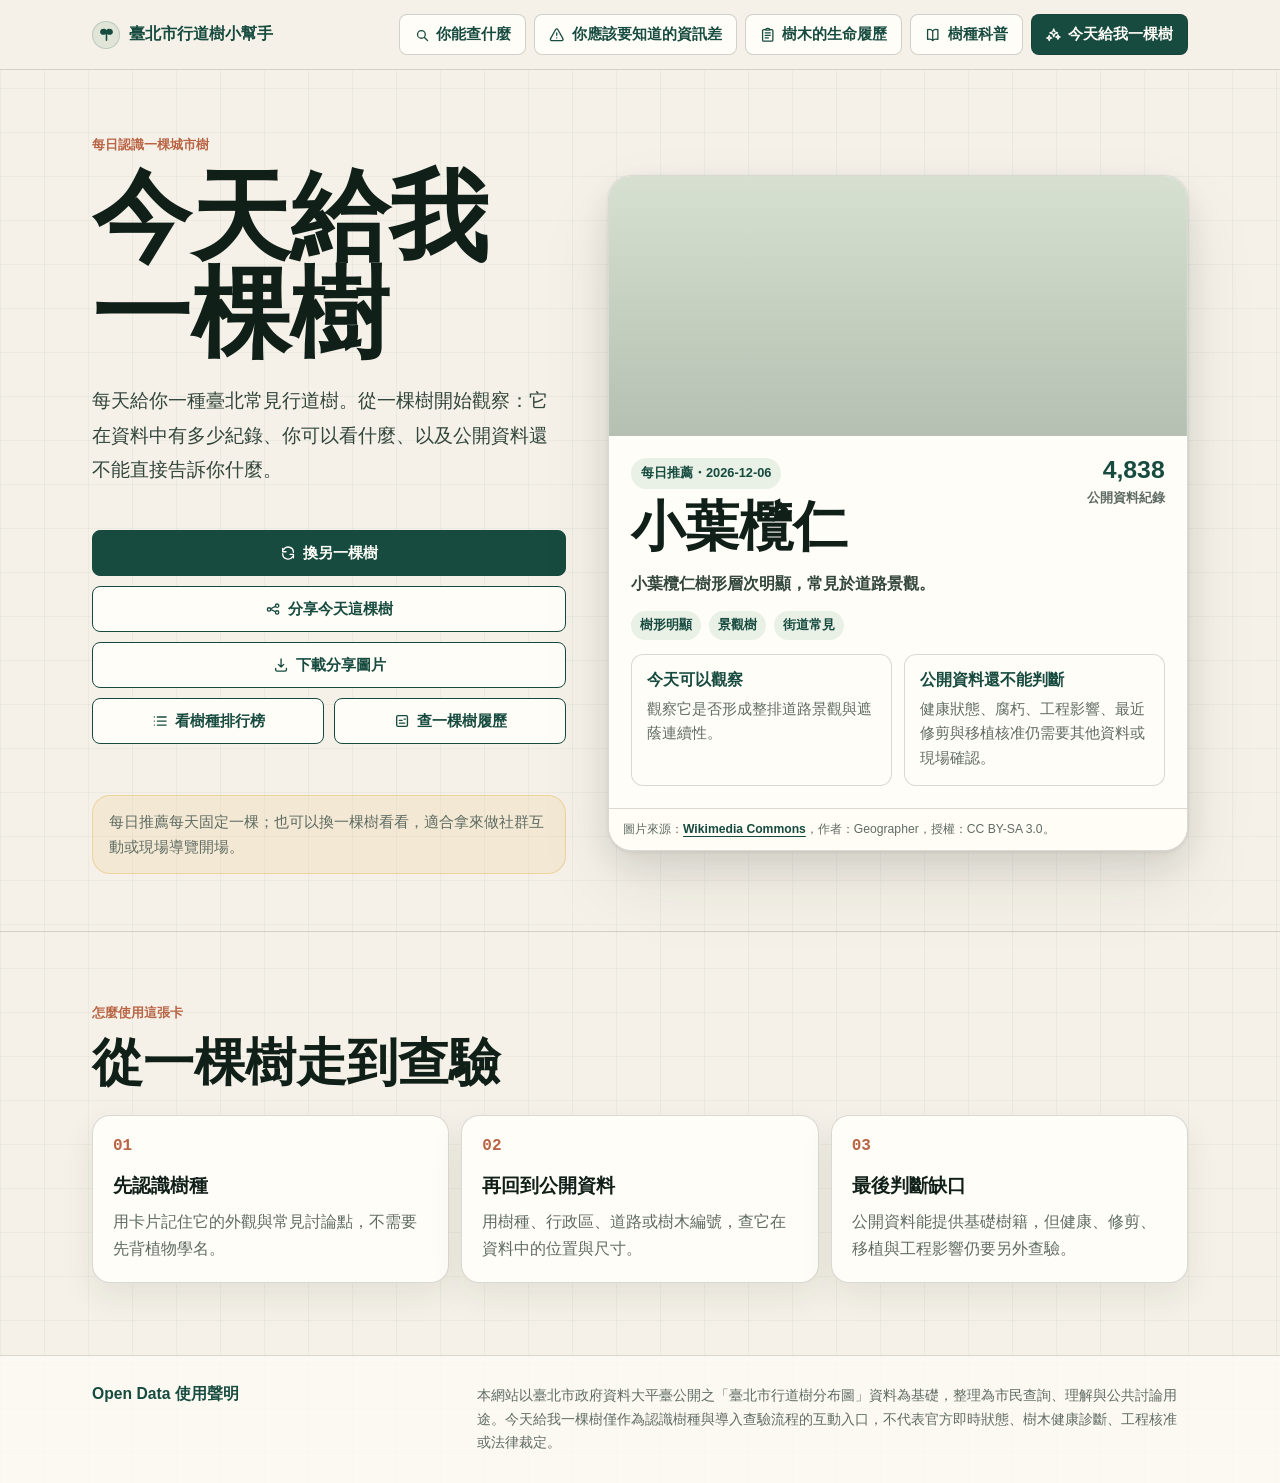
==== commit fde75393: "Improve TP Trees interface and update flow" ====
--- a/daily/index.html
+++ b/daily/index.html
@@ -20,6 +20,7 @@
   <meta name="twitter:description" content="每天給你一種臺北常見行道樹，從一棵樹開始理解公開資料。">
   <meta name="twitter:image" content="https://dinopeng.com/tptrees/public/social-preview.png">
   <script defer src="../app/analytics.js"></script>
+  <script defer src="../app/heroicons.js"></script>
   <title>今天給我一棵樹｜臺北市行道樹小幫手</title>
   <style>
     :root{--bg:#f5f1e8;--fg:#17221d;--muted:#5f6c64;--forest:#174b3f;--leaf:#2f7f55;--lime:#bddc7a;--gold:#e1ae43;--clay:#b96444;--ink:#102019;--paper:#fffdf7;--line:rgba(23,34,29,.16);--soft:rgba(255,253,247,.72);--shadow:0 20px 58px rgba(23,34,29,.12);--radius-sm:8px;--radius-md:12px;--radius-lg:18px;--radius-xl:24px;--page-gutter:clamp(24px,5vw,72px)}
@@ -33,8 +34,9 @@
     .siteMark{display:inline-flex;align-items:center;gap:9px;color:var(--forest);font-weight:900}
     .siteIcon{width:28px;height:28px;display:inline-grid;place-items:center;flex:0 0 auto;border:1px solid rgba(23,75,63,.18);border-radius:50%;background:rgba(47,127,85,.1);color:var(--forest)}
     .siteIcon svg{width:17px;height:17px;display:block}
+    .heroIcon{width:1.05em;height:1.05em;display:inline-block;flex:0 0 auto}
     .navLinks{display:flex;flex-wrap:wrap;gap:8px}
-    .navLinks a{min-height:40px;padding:10px 14px;border:1px solid rgba(23,34,29,.2);border-radius:var(--radius-sm);background:var(--paper);color:var(--forest);font-size:.92rem;font-weight:800;transition:background .18s ease,border-color .18s ease,color .18s ease,transform .18s ease,box-shadow .18s ease}
+    .navLinks a{min-height:40px;display:inline-flex;align-items:center;justify-content:center;gap:7px;padding:10px 14px;border:1px solid rgba(23,34,29,.2);border-radius:var(--radius-sm);background:var(--paper);color:var(--forest);font-size:.92rem;font-weight:800;transition:background .18s ease,border-color .18s ease,color .18s ease,transform .18s ease,box-shadow .18s ease}
     .navLinks a:hover,.navLinks a:focus-visible{border-color:rgba(23,75,63,.48);background:rgba(47,127,85,.1);color:var(--ink);transform:translateY(-1px);box-shadow:0 8px 18px rgba(23,34,29,.08);outline:none}
     .navLinks a.active{background:var(--forest);color:#fffdf7}
     .navLinks a.active:hover,.navLinks a.active:focus-visible{background:var(--forest);color:#fffdf7;border-color:var(--forest)}
@@ -51,7 +53,7 @@
     .lead{max-width:640px;color:#33463c;font-size:clamp(1rem,1.6vw,1.2rem);line-height:1.78}
     .actions{width:min(100%,620px);display:grid;gap:10px;margin-top:24px}
     .secondaryActions{display:grid;grid-template-columns:repeat(2,minmax(0,1fr));gap:10px}
-    .button{width:100%;min-height:46px;display:inline-flex;align-items:center;justify-content:center;padding:11px 16px;border:1px solid var(--forest);border-radius:var(--radius-sm);background:var(--forest);color:#fffdf7;font-size:.96rem;font-weight:900;line-height:1.2;cursor:pointer}
+    .button{width:100%;min-height:46px;display:inline-flex;align-items:center;justify-content:center;gap:7px;padding:11px 16px;border:1px solid var(--forest);border-radius:var(--radius-sm);background:var(--forest);color:#fffdf7;font-size:.96rem;font-weight:900;line-height:1.2;cursor:pointer}
     .button.secondary{background:var(--paper);color:var(--forest)}
     .button:hover,.button:focus-visible{transform:translateY(-1px);box-shadow:0 10px 22px rgba(23,34,29,.1);outline:none}
     .button:disabled{opacity:.68;cursor:wait;transform:none;box-shadow:none}
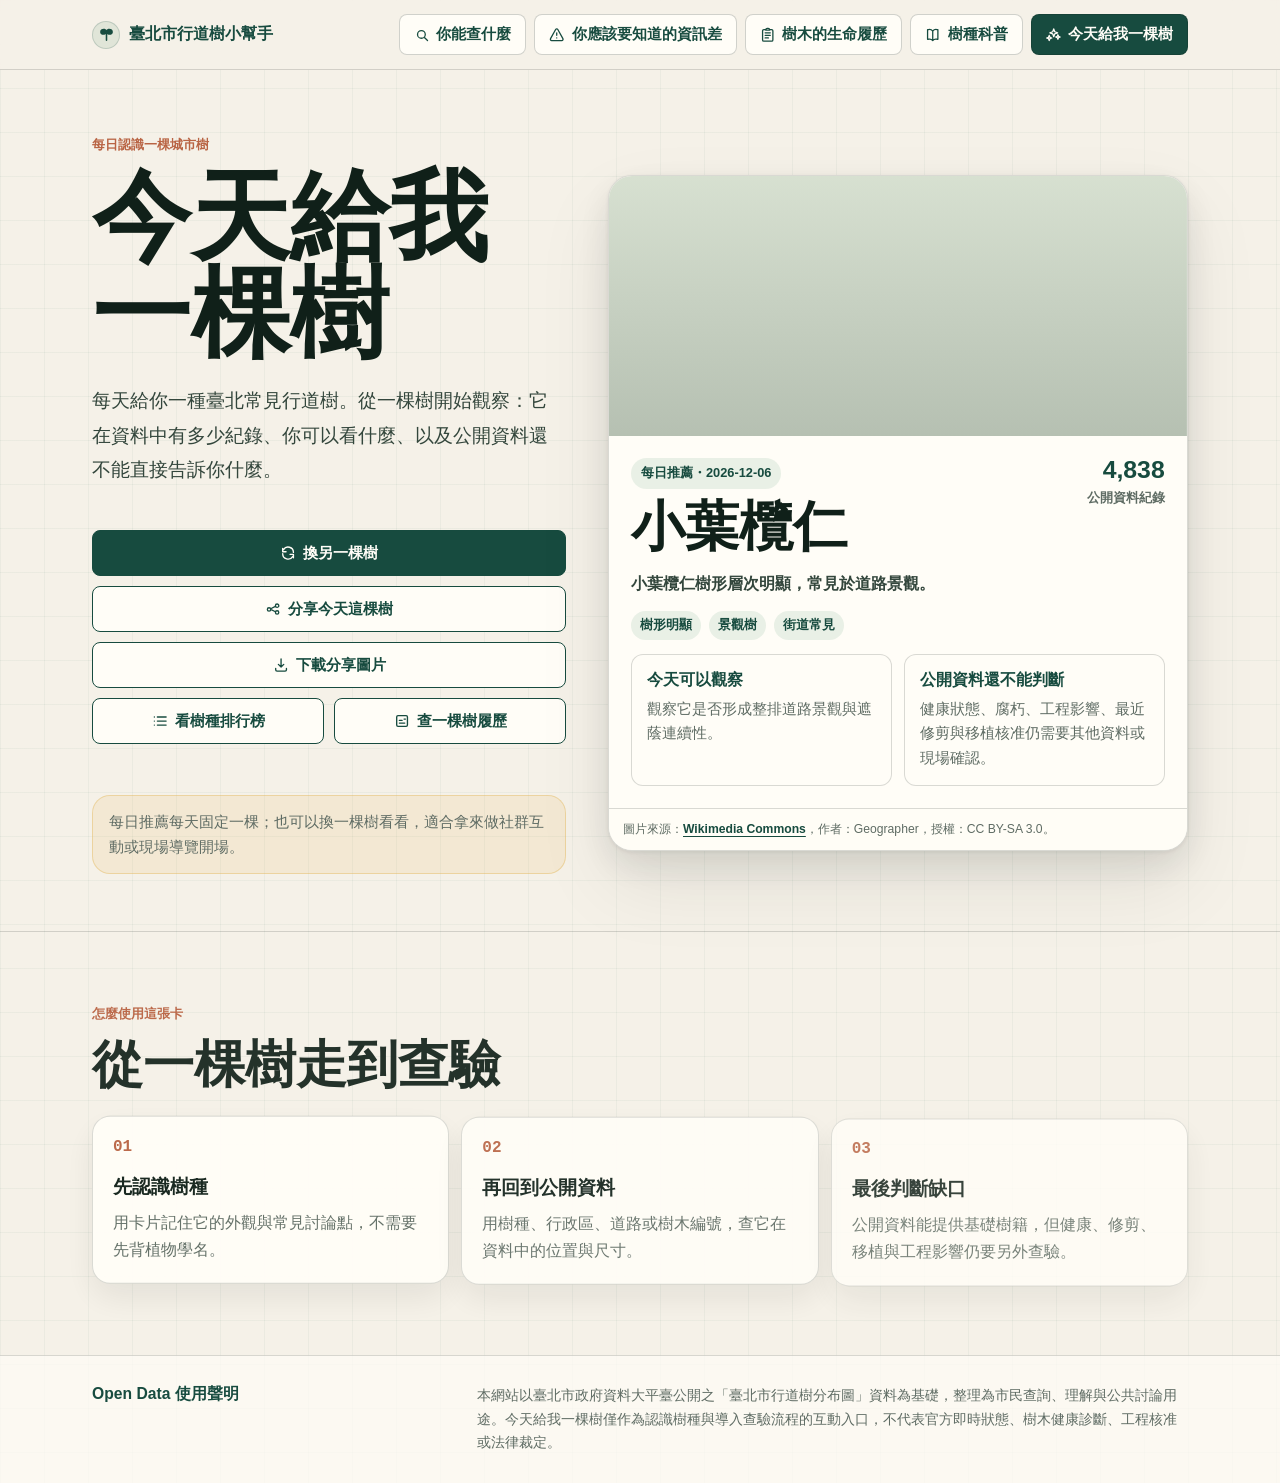
==== commit 44163506: "Add motion and strengthen release verification" ====
--- a/daily/index.html
+++ b/daily/index.html
@@ -21,6 +21,7 @@
   <meta name="twitter:image" content="https://dinopeng.com/tptrees/public/social-preview.png">
   <script defer src="../app/analytics.js"></script>
   <script defer src="../app/heroicons.js"></script>
+  <link rel="stylesheet" href="../app/motion.css">
   <title>今天給我一棵樹｜臺北市行道樹小幫手</title>
   <style>
     :root{--bg:#f5f1e8;--fg:#17221d;--muted:#5f6c64;--forest:#174b3f;--leaf:#2f7f55;--lime:#bddc7a;--gold:#e1ae43;--clay:#b96444;--ink:#102019;--paper:#fffdf7;--line:rgba(23,34,29,.16);--soft:rgba(255,253,247,.72);--shadow:0 20px 58px rgba(23,34,29,.12);--radius-sm:8px;--radius-md:12px;--radius-lg:18px;--radius-xl:24px;--page-gutter:clamp(24px,5vw,72px)}
@@ -204,6 +205,9 @@
   </footer>
 </main>
 
+<script src="../app/vendor/gsap.min.js"></script>
+<script src="../app/vendor/ScrollTrigger.min.js"></script>
+<script src="../app/motion.js"></script>
 <script>
   const deck = [
     {name:"榕樹",count:18836,tags:["遮蔭感強","成熟樹常見","根系空間要留意"],summary:"樹冠大、遮蔭感強，是臺北常見的成熟街道樹之一。",look:"看看附近是否有足夠樹穴、人行空間與連續遮蔭。",imageUrl:"https://upload.wikimedia.org/wikipedia/commons/0/0a/Ficus_microcarpa_-_La_Gomera_02.jpg",sourceUrl:"https://commons.wikimedia.org/wiki/File:Ficus_microcarpa_-_La_Gomera_02.jpg",author:"H. Zell",license:"CC BY-SA 3.0"},
--- a/app/motion.css
+++ b/app/motion.css
@@ -0,0 +1,35 @@
+.topNav{
+  transition:background-color .24s ease,border-color .24s ease,box-shadow .24s ease;
+}
+
+.topNav.motionScrolled{
+  background:rgba(245,241,232,.96);
+  border-bottom-color:rgba(23,75,63,.18);
+  box-shadow:0 10px 28px rgba(23,34,29,.08);
+}
+
+.motionProgress{
+  position:absolute;
+  left:0;
+  right:0;
+  bottom:-1px;
+  height:3px;
+  background:var(--leaf,#2f7f55);
+  pointer-events:none;
+  transform:scaleX(0);
+  transform-origin:left center;
+  will-change:transform;
+}
+
+.mapPanel,
+.treeDot,
+.scanLine,
+.modalCard{
+  will-change:transform;
+}
+
+@media(prefers-reduced-motion:reduce){
+  .topNav{transition:none}
+  .motionProgress{display:none}
+  .mapPanel,.treeDot,.scanLine,.modalCard{will-change:auto}
+}
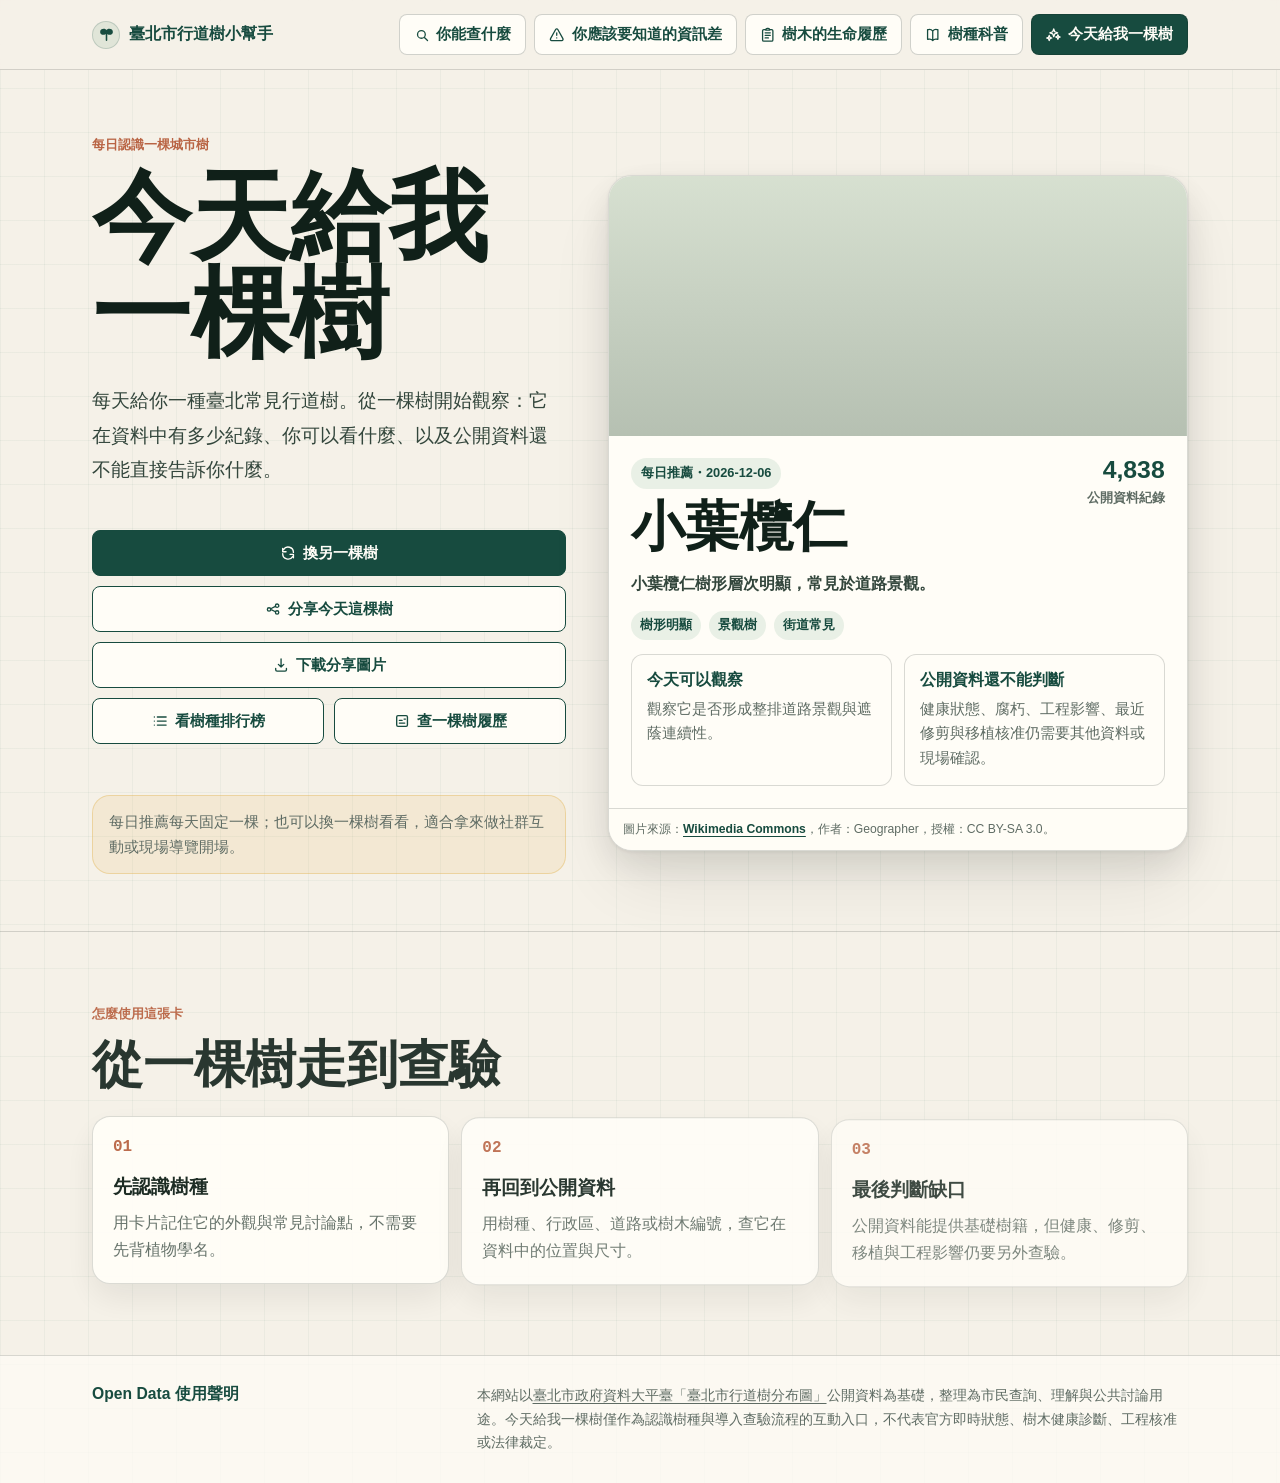
==== commit 180590ce: "Stabilize TP Trees release workflow and site accessibility" ====
--- a/daily/index.html
+++ b/daily/index.html
@@ -5,6 +5,7 @@
   <meta name="viewport" content="width=device-width, initial-scale=1">
   <link rel="icon" href="../favicon.svg" type="image/svg+xml">
   <link rel="icon" href="../favicon.ico" sizes="any">
+  <link rel="canonical" href="https://dinopeng.com/tptrees/daily/">
   <meta name="description" content="每天給你一種臺北常見行道樹，從一棵樹開始看懂公開資料能說明什麼。">
   <meta property="og:type" content="website">
   <meta property="og:site_name" content="臺北市行道樹小幫手">
@@ -124,8 +125,7 @@
     <div class="preloaderBar" aria-hidden="true"></div>
   </div>
 </div>
-<main>
-  <nav class="topNav" aria-label="頁面導覽">
+<nav class="topNav" aria-label="頁面導覽">
     <div class="topNavInner">
       <a class="siteMark" href="../index.html"><span class="siteIcon" aria-hidden="true"><svg viewBox="0 0 24 24" fill="none"><path d="M12 20V9" stroke="currentColor" stroke-width="2.2" stroke-linecap="round"/><path d="M7.5 12.5C4.8 12.5 3 10.8 3 8.4C3 5.8 5.2 4 8.1 4C10 4 11.4 4.8 12 6.1C12.6 4.8 14 4 15.9 4C18.8 4 21 5.8 21 8.4C21 10.8 19.2 12.5 16.5 12.5C14.5 12.5 13.1 11.7 12 10.3C10.9 11.7 9.5 12.5 7.5 12.5Z" fill="currentColor"/></svg></span><span>臺北市行道樹小幫手</span></a>
       <div class="navLinks">
@@ -137,6 +137,7 @@
       </div>
     </div>
   </nav>
+<main>
 
   <section class="hero">
     <div class="wrap heroGrid">
@@ -197,14 +198,13 @@
     </div>
   </section>
 
+  </main>
   <footer class="siteFooter">
     <div class="siteFooterInner">
       <strong>Open Data 使用聲明</strong>
-      <p>本網站以臺北市政府資料大平臺公開之「臺北市行道樹分布圖」資料為基礎，整理為市民查詢、理解與公共討論用途。今天給我一棵樹僅作為認識樹種與導入查驗流程的互動入口，不代表官方即時狀態、樹木健康診斷、工程核准或法律裁定。</p>
+      <p>本網站以<a href="https://data.taipei/dataset/detail?id=7a49d00c-a5ff-4a6b-be9e-aaa6dc1ff7e8" target="_blank" rel="noopener" style="text-decoration:underline;text-underline-offset:3px">臺北市政府資料大平臺「臺北市行道樹分布圖」</a>公開資料為基礎，整理為市民查詢、理解與公共討論用途。今天給我一棵樹僅作為認識樹種與導入查驗流程的互動入口，不代表官方即時狀態、樹木健康診斷、工程核准或法律裁定。</p>
     </div>
   </footer>
-</main>
-
 <script src="../app/vendor/gsap.min.js"></script>
 <script src="../app/vendor/ScrollTrigger.min.js"></script>
 <script src="../app/motion.js"></script>
